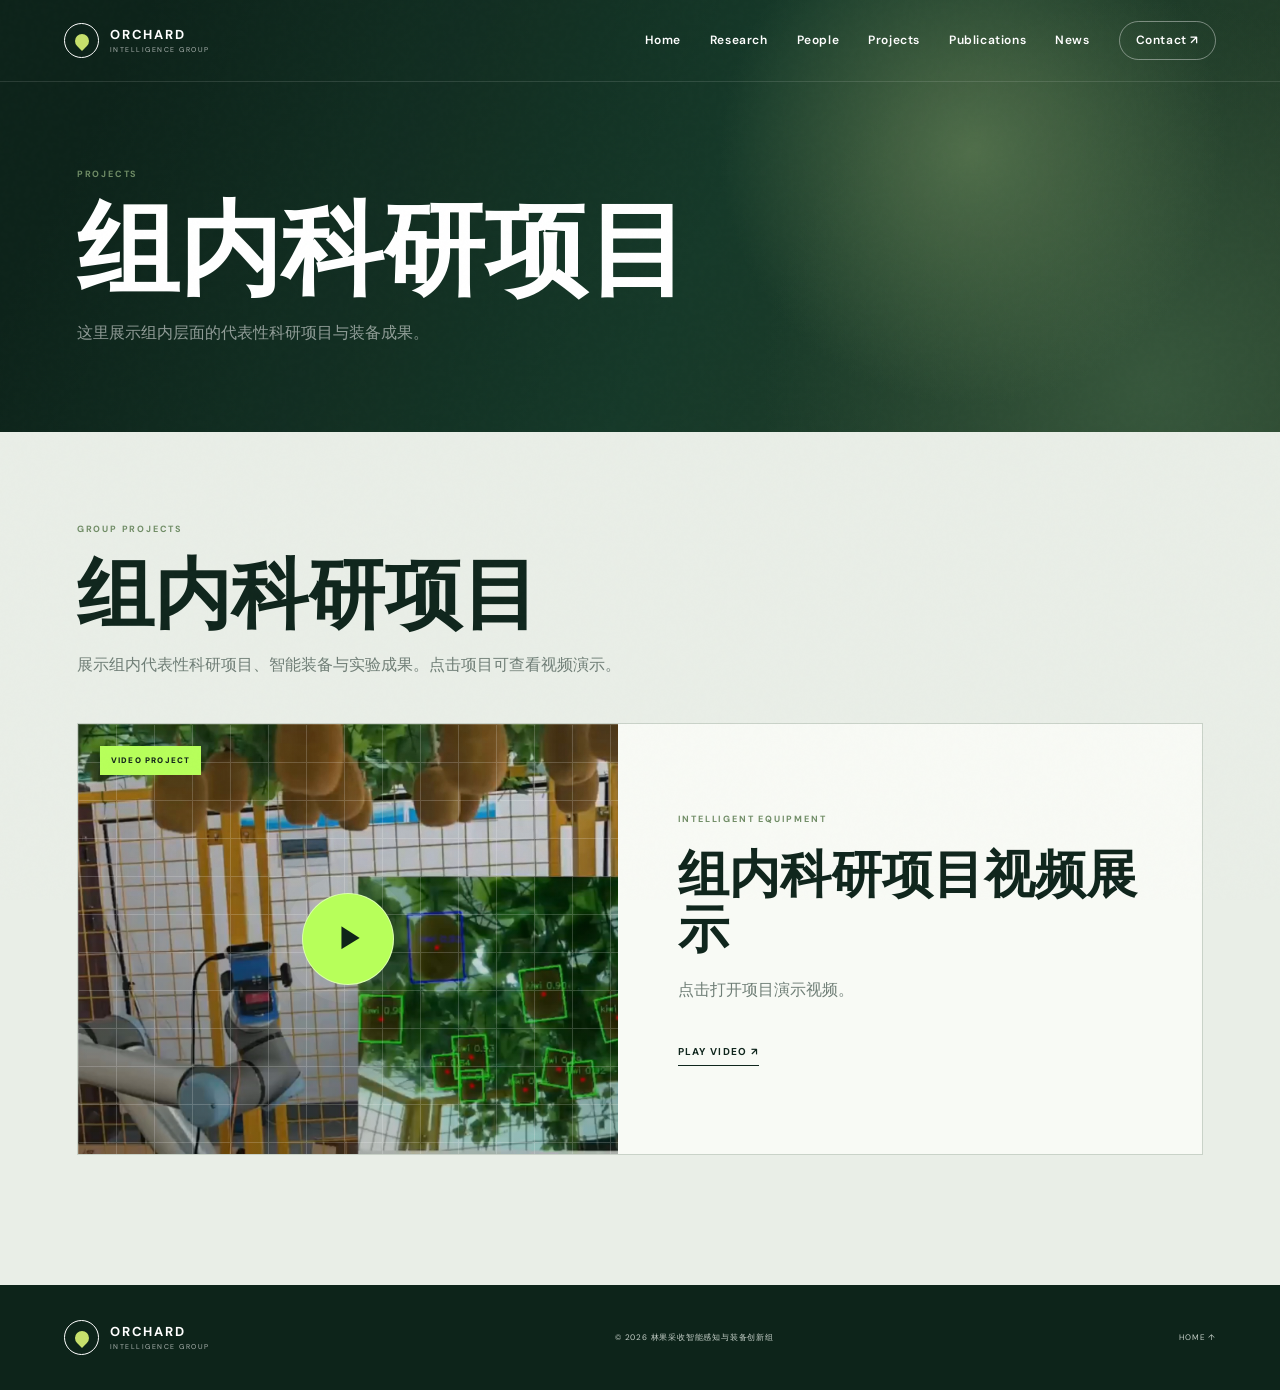
==== projects.html @ 78b017ee "Add files via upload" ====
<!doctype html><html lang="zh-CN"><head><meta charset="utf-8"><meta name="viewport" content="width=device-width,initial-scale=1"><title>Projects | 林果采收智能感知与装备创新组</title><link rel="stylesheet" href="style.css"></head><body><div class="noise"></div>
<header class="nav" id="nav"><a class="brand" href="index.html"><span class="logo"><i></i></span><span><b>ORCHARD</b><small>INTELLIGENCE GROUP</small></span></a><button class="menu" aria-label="菜单">☰</button><nav><a href="index.html">Home</a><a href="research.html">Research</a><a href="people.html">People</a><a href="projects.html">Projects</a><a href="publications.html">Publications</a><a href="news.html">News</a><a class="nav-btn" href="contact.html">Contact ↗</a></nav></header>
<main class="inner-main"><section class="page-hero"><div class="hero-bg"></div><div class="hero-grid"></div><div class="page-hero-content reveal"><p class="kicker">PROJECTS</p><h1>组内科研项目</h1><p>这里展示组内层面的代表性科研项目与装备成果。</p></div></section>

<section class="group-projects-page">
  <div class="group-projects-heading reveal">
    <p class="kicker">GROUP PROJECTS</p>
    <h2>组内科研项目</h2>
    <p>展示组内代表性科研项目、智能装备与实验成果。点击项目可查看视频演示。</p>
  </div>

  <button class="video-project-card reveal" type="button" data-open-video="mht-video">
    <div class="video-project-visual">
      <div class="video-project-grid"></div>
      <div class="video-play-button">▶</div>
      <span class="video-project-badge">VIDEO PROJECT</span>
    </div>
    <div class="video-project-copy">
      <p class="kicker">INTELLIGENT EQUIPMENT</p>
      <h3>组内科研项目视频展示</h3>
      <p>点击打开项目演示视频。</p>
      <b>PLAY VIDEO ↗</b>
    </div>
  </button>
</section>

<div class="video-modal" id="mht-video" aria-hidden="true">
  <div class="video-modal-backdrop" data-close-video></div>
  <div class="video-modal-dialog" role="dialog" aria-modal="true" aria-label="组内科研项目视频">
    <button class="video-modal-close" type="button" data-close-video aria-label="关闭">×</button>
    <div class="video-modal-head">
      <p class="kicker">PROJECT VIDEO</p>
      <h3>组内科研项目视频展示</h3>
    </div>
    <video controls playsinline preload="metadata">
      <source src="assets/videos/videoMHT.mp4" type="video/mp4">
      您的浏览器不支持视频播放。
    </video>
  </div>
</div></main>
<footer><a class="brand" href="index.html"><span class="logo"><i></i></span><span><b>ORCHARD</b><small>INTELLIGENCE GROUP</small></span></a><p>© 2026 林果采收智能感知与装备创新组</p><a href="index.html">HOME ↑</a></footer><script src="main.js"></script></body></html>
---- style.css ----
@import url('https://fonts.googleapis.com/css2?family=DM+Sans:wght@400;500;600;700&display=swap');
:root{--ink:#10261d;--green:#7da45e;--lime:#c7e06c;--cream:#f3f4ec;--paper:#fafbf6;--muted:#6f7e76;--line:#d8ded5}
*{box-sizing:border-box}html{scroll-behavior:smooth}body{margin:0;background:var(--paper);color:var(--ink);font-family:"DM Sans","Noto Sans SC","Microsoft YaHei",sans-serif;line-height:1.65;overflow-x:hidden}a{text-decoration:none;color:inherit}.noise{position:fixed;inset:0;pointer-events:none;z-index:100;opacity:.025;background-image:url("data:image/svg+xml,%3Csvg viewBox='0 0 180 180' xmlns='http://www.w3.org/2000/svg'%3E%3Cfilter id='n'%3E%3CfeTurbulence type='fractalNoise' baseFrequency='.9' numOctaves='4' stitchTiles='stitch'/%3E%3C/filter%3E%3Crect width='100%25' height='100%25' filter='url(%23n)' opacity='.6'/%3E%3C/svg%3E")}
.nav{height:82px;position:fixed;z-index:50;top:0;left:0;right:0;padding:0 5vw;display:flex;align-items:center;justify-content:space-between;color:white;transition:.35s;border-bottom:1px solid #ffffff1f}.nav.scrolled{height:70px;background:#f8faf4e8;color:var(--ink);backdrop-filter:blur(18px);border-color:#d9e0d8}.brand{display:flex;align-items:center;gap:11px}.brand>span:last-child{display:grid;line-height:1.05}.brand b{font-size:13px;letter-spacing:.14em}.brand small{font-size:7px;letter-spacing:.21em;opacity:.65;margin-top:5px}.logo{width:35px;height:35px;border:1px solid currentColor;border-radius:50%;display:grid;place-items:center}.logo i{display:block;width:14px;height:14px;border-radius:50% 50% 50% 0;background:var(--lime);transform:rotate(-45deg)}.nav nav{display:flex;align-items:center;gap:29px;font-size:12px;font-weight:600;letter-spacing:.05em}.nav nav>a{position:relative}.nav nav>a:not(.nav-btn):after{content:"";position:absolute;left:0;right:100%;bottom:-6px;height:1px;background:currentColor;transition:.25s}.nav nav>a:hover:after{right:0}.nav-btn{border:1px solid #ffffff66;border-radius:100px;padding:9px 16px}.scrolled .nav-btn{border-color:#173b2b55}.menu{display:none;border:0;background:none;color:inherit;font-size:24px}
.hero{min-height:780px;height:100vh;position:relative;background:#132d22;color:white;display:grid;grid-template-columns:1.05fr .95fr;align-items:center;padding:110px 7vw 70px;overflow:hidden}.hero-bg{position:absolute;inset:0;background:radial-gradient(circle at 76% 35%,#52704b 0,transparent 25%),radial-gradient(circle at 90% 90%,#38583d 0,transparent 32%),linear-gradient(115deg,#0d231a 10%,#173a2a 55%,#263e29);opacity:.98}.hero-grid{position:absolute;inset:0;background-image:linear-gradient(#fff08 1px,transparent 1px),linear-gradient(90deg,#fff08 1px,transparent 1px);background-size:70px 70px;mask-image:linear-gradient(to right,transparent 15%,black 100%)}.orb{position:absolute;border-radius:50%;filter:blur(1px);border:1px solid #d9f89d22}.o1{width:700px;height:700px;right:-170px;top:-100px;box-shadow:inset 0 0 120px #c9ec8c0a}.o2{width:380px;height:380px;right:10%;bottom:-190px}.hero-content{position:relative;z-index:3;max-width:760px}.status{display:inline-flex;align-items:center;gap:9px;border:1px solid #ffffff2b;border-radius:50px;padding:7px 13px;font-size:9px;letter-spacing:.17em;background:#ffffff08}.status span{width:6px;height:6px;background:var(--lime);border-radius:50%;box-shadow:0 0 12px var(--lime)}.hero h1{font-size:clamp(48px,6.1vw,91px);line-height:1.04;letter-spacing:-.055em;margin:27px 0 26px;font-weight:600}.hero h1 em,.contact h2 em{font-style:normal;color:var(--lime)}.hero-content>p{max-width:630px;color:#d4dfd8;font-size:16px}.hero-actions{display:flex;gap:12px;margin-top:37px}.btn{display:inline-flex;align-items:center;justify-content:space-between;gap:30px;border-radius:100px;padding:13px 15px 13px 22px;font-size:12px;font-weight:700;transition:.25s}.btn b{width:31px;height:31px;border-radius:50%;display:grid;place-items:center;transition:.25s}.btn:hover{transform:translateY(-2px)}.btn:hover b{transform:rotate(45deg)}.primary{background:var(--lime);color:#17301f}.primary b{background:#17301f;color:white}.glass{border:1px solid #ffffff40;background:#ffffff0c}.glass b{border:1px solid #ffffff40}.visual{position:relative;z-index:2;width:min(39vw,570px);height:min(39vw,570px);justify-self:end;border:1px solid #ffffff25;border-radius:50%;background:radial-gradient(circle,#72926433 0 35%,#1a342600 65%);box-shadow:inset 0 0 100px #bde87d0b}.visual:before,.visual:after{content:"";position:absolute;border:1px dashed #ffffff1f;border-radius:50%;inset:9%}.visual:after{inset:23%}.hud{position:absolute;z-index:4;font-size:8px;letter-spacing:.13em;display:flex;gap:12px;background:#0b2119b8;border:1px solid #ffffff1d;padding:8px 11px}.hud b{color:var(--lime)}.hud.top{right:3%;top:16%}.hud.bottom{bottom:11%;left:0}.fruit{position:absolute;width:68px;height:68px;border-radius:48% 52% 53% 47%;background:linear-gradient(145deg,#d9d377,#76975a);box-shadow:inset -15px -12px 25px #37583e55}.fruit i{position:absolute;width:14px;height:24px;border-radius:100% 0;background:#78965e;top:-13px;left:38px;transform:rotate(30deg)}.f1{left:18%;top:30%;transform:scale(.8)}.f2{right:13%;top:42%;transform:scale(1.15)}.f3{left:35%;top:12%;transform:scale(.55)}.target{position:absolute;left:14%;top:26%;width:90px;height:90px;border:1px solid var(--lime)}.target:before,.target:after{content:"";position:absolute;background:var(--lime)}.target:before{width:14px;height:1px;left:37px;top:44px}.target:after{height:14px;width:1px;left:44px;top:37px}.target i{position:absolute;left:96px;top:3px;font-style:normal;font-size:7px;color:var(--lime);width:80px}.scanline{position:absolute;z-index:3;left:8%;right:8%;top:45%;height:1px;background:linear-gradient(90deg,transparent,var(--lime),transparent);box-shadow:0 0 15px var(--lime);animation:scan 4s ease-in-out infinite}.machine{position:absolute;left:39%;bottom:14%;width:150px;height:220px}.body{position:absolute;bottom:0;width:145px;height:88px;border-radius:13px 13px 22px 22px;background:linear-gradient(145deg,#e4e9df,#8da08f);border:3px solid #dfe8dd;color:#1a3728;display:grid;place-items:center;font-size:25px;font-weight:800}.eye{position:absolute;width:52px;height:38px;border-radius:7px;background:#0c2118;left:47px;top:0;border:2px solid #82998b}.eye:after{content:"";position:absolute;width:12px;height:12px;background:var(--lime);border-radius:50%;left:18px;top:11px;box-shadow:0 0 16px var(--lime)}.neck{position:absolute;left:68px;top:37px;width:15px;height:95px;background:#9aac9b}.arm{position:absolute;right:-30px;bottom:55px;width:16px;height:120px;background:#b6c2b5;transform:rotate(-43deg);transform-origin:bottom;border-radius:8px}.scroll{position:absolute;z-index:3;bottom:30px;left:7vw;font-size:8px;letter-spacing:.2em;display:flex;align-items:center;gap:12px;color:#b8c7bd}.scroll i{font-style:normal;border:1px solid #ffffff35;width:28px;height:28px;border-radius:50%;display:grid;place-items:center}@keyframes scan{0%,100%{top:26%}50%{top:72%}}
.intro,.research,.people,.works,.news{padding:115px 7vw}.intro{background:var(--cream)}.kicker{font-size:9px!important;letter-spacing:.2em!important;font-weight:700!important;color:#708d66!important;margin:0 0 20px!important}.intro-row{display:grid;grid-template-columns:1.2fr .8fr;gap:12vw;align-items:end}.intro h2,.section-title h2{font-size:clamp(38px,4.5vw,65px);line-height:1.1;letter-spacing:-.045em;margin:0;font-weight:550}.intro-row>p{color:var(--muted);max-width:520px}.research{background:#f8faf5}.section-title{display:flex;justify-content:space-between;align-items:end;margin-bottom:55px}.section-title span{font-size:9px;letter-spacing:.15em;color:#87958d}.research-grid{display:grid;grid-template-columns:1fr 1fr;gap:16px}.research-card{min-height:460px;position:relative;overflow:hidden;background:#1a382a;color:white;display:flex;align-items:flex-end}.research-card:after{content:"";position:absolute;inset:0;background:linear-gradient(transparent 20%,#0d241c 100%);z-index:1}.card-art{position:absolute;inset:0;transition:.6s}.research-card:hover .card-art{transform:scale(1.04)}.r1 .card-art{background:radial-gradient(circle at 60% 35%,#7d9b62 0 18%,transparent 19%),linear-gradient(135deg,#56724d,#233e2c)}.rings{position:absolute;width:360px;height:360px;border:1px solid #dff3a833;border-radius:50%;right:5%;top:0}.rings:after{content:"";position:absolute;inset:18%;border:1px dashed #dff3a855;border-radius:50%}.apple{position:absolute;width:110px;height:105px;background:#c7c16a;border-radius:48%;right:28%;top:23%;box-shadow:inset -20px -15px 30px #48604266}.r2 .card-art{background:linear-gradient(135deg,#1d3c30,#5d7959)}.vision-box{position:absolute;width:240px;height:170px;border:2px solid #cde96d;left:30%;top:22%;box-shadow:0 0 50px #cde96d18}.vision-box:before{content:"OBJECT 98.6%";position:absolute;top:-22px;font-size:8px;color:#d9ee90}.dots{position:absolute;inset:0;background-image:radial-gradient(#d9ef9b55 1px,transparent 1px);background-size:22px 22px;mask-image:radial-gradient(circle at 55% 45%,black,transparent 55%)}.r3 .card-art{background:radial-gradient(circle at 50% 35%,#77936a,#203a2c 60%)}.bot{position:absolute;width:180px;height:200px;border:2px solid #cdd8cc;border-radius:20px;left:38%;top:20%;background:#9baa9b33}.bot:before{content:"";position:absolute;width:75px;height:50px;border-radius:10px;background:#142b20;left:50px;top:-40px}.bot i{position:absolute;width:16px;height:16px;border-radius:50%;background:var(--lime);left:79px;top:-23px;box-shadow:0 0 18px var(--lime)}.r4 .card-art{background:linear-gradient(145deg,#56744d,#183426)}.gear{position:absolute;font-size:250px;line-height:1;color:#d9e8cf22;right:13%;top:12%;animation:rotate 18s linear infinite}@keyframes rotate{to{transform:rotate(360deg)}}.card-copy{position:relative;z-index:2;padding:36px;width:100%}.card-copy small,.work-copy small{font-size:8px;letter-spacing:.16em;color:#bdd29f}.card-copy h3{font-size:29px;margin:8px 0 6px}.card-copy p{margin:0;color:#c6d1c9;font-size:13px}.card-copy a{position:absolute;right:35px;bottom:38px;font-size:10px}.card-copy a b{display:inline-grid;place-items:center;margin-left:7px;border:1px solid #ffffff50;border-radius:50%;width:28px;height:28px}
.people{background:#e9eee7}.person-card{display:grid;grid-template-columns:.9fr 1.1fr;background:#f9faf6;min-height:570px}.portrait{position:relative;min-height:570px;overflow:hidden;background:#cad7c5}.portrait img{width:100%;height:100%;object-fit:cover;position:absolute;z-index:2}.portrait-bg{position:absolute;inset:0;display:grid;place-items:center;background:linear-gradient(145deg,#dbe5d6,#9eb197)}.portrait-bg strong{font-family:serif;font-size:190px;font-weight:400;color:#6f8a6d;z-index:1}.portrait-bg small{position:absolute;bottom:30px;right:30px;text-align:right;font-size:7px;letter-spacing:.16em;color:#5f755f}.portrait-ring{position:absolute;width:430px;height:430px;border-radius:50%;border:1px solid #f8fff060}.portrait-ring:after{content:"";position:absolute;inset:15%;border:1px dashed #f8fff080;border-radius:50%}.portrait-label{position:absolute;z-index:3;left:25px;top:25px;background:#173427;color:white;font-size:7px;letter-spacing:.16em;padding:7px 10px}.person-copy{padding:70px;align-self:center}.person-copy h3{font-size:55px;line-height:1;margin:0}.person-copy .en{font-family:serif;font-size:19px;font-style:italic;color:#78877e;margin:12px 0}.line{height:1px;background:#d4dbd3;margin:32px 0}.bio{color:#65736b;max-width:580px}.bio strong{color:#173427}.chips{display:flex;flex-wrap:wrap;gap:7px;margin:28px 0}.chips span{border:1px solid #cad4ca;border-radius:50px;padding:7px 12px;font-size:8px;letter-spacing:.08em}.text-link{font-size:10px;font-weight:700;border-bottom:1px solid #173427;padding-bottom:4px}.add-member{border:1px dashed #aab7ab;margin-top:18px;display:flex;gap:20px;align-items:center;padding:22px 28px;color:#637269}.add-member>span{font-size:30px}.add-member b{font-size:12px}.add-member p{font-size:10px;margin:2px 0}.works{background:#122d21;color:white}.works .section-title .kicker{color:#9db789!important}.works .section-title span{color:#82948a}.work{display:grid;grid-template-columns:1.2fr .8fr;gap:7vw;align-items:center;padding:60px 0;border-top:1px solid #ffffff18}.work.reverse{grid-template-columns:.8fr 1.2fr}.work.reverse .work-image{order:2}.work-image{height:500px;position:relative;overflow:hidden}.wi1{background:linear-gradient(#607d56 0 54%,#355238 54%)}.field-lines{position:absolute;inset:55% 0 0;background:repeating-linear-gradient(165deg,transparent 0 35px,#a8bd7b22 36px 38px)}.harvester{position:absolute;width:260px;height:160px;left:31%;bottom:17%;background:#c9d2c3;border-radius:20px 20px 10px 10px;box-shadow:0 15px 25px #10291d55}.harvester:before,.harvester:after{content:"";position:absolute;width:65px;height:65px;border:13px solid #172d22;border-radius:50%;bottom:-35px}.harvester:before{left:20px}.harvester:after{right:20px}.harvester i{position:absolute;width:70px;height:50px;background:#183226;left:40px;top:25px}.harvester b{position:absolute;width:16px;height:190px;background:#aebaa9;right:-25px;top:-100px;transform:rotate(35deg);transform-origin:bottom}.crosshair{position:absolute;right:20%;top:25%;font-size:80px;font-weight:100;color:var(--lime)}.badge{position:absolute;z-index:3;left:18px;top:18px;background:#0c231a;color:white;padding:7px 10px;font-size:7px;letter-spacing:.15em}.wi2{background:radial-gradient(circle at 50% 50%,#718d60,#1e3b2c)}.camera-ui{position:absolute;inset:15%;border:1px solid #d5ed8a77}.camera-ui:before,.camera-ui:after{content:"";position:absolute;left:50%;top:50%;background:var(--lime)}.camera-ui:before{width:40px;height:1px;margin-left:-20px}.camera-ui:after{height:40px;width:1px;margin-top:-20px}.camera-ui b{position:absolute;right:8px;top:8px;font-size:8px;color:var(--lime)}.detect{position:absolute;border:2px solid var(--lime);width:70px;height:70px}.d1{left:28%;top:32%}.d2{right:25%;top:44%;width:95px;height:95px}.d3{left:44%;bottom:18%;width:55px;height:55px}.work-copy h3{font-size:clamp(38px,4vw,58px);line-height:1.08;letter-spacing:-.04em;margin:14px 0 22px}.work-copy>p{color:#aebdb4;max-width:500px}.work-links{display:flex;gap:9px;margin-top:30px}.work-links a{border:1px solid #ffffff30;border-radius:50px;padding:8px 13px;font-size:9px;transition:.2s}.work-links a:hover{background:var(--lime);color:#17301f;border-color:var(--lime)}
.news{background:#f6f7f2}.news-list{border-top:1px solid var(--line)}.news-list article{display:grid;grid-template-columns:130px 100px 1fr 35px;align-items:center;gap:25px;padding:25px 0;border-bottom:1px solid var(--line);transition:.2s}.news-list article:hover{padding-left:12px}.news-list time{font-family:serif;font-size:18px}.news-tag{font-size:7px;letter-spacing:.14em;border:1px solid #bcc9bc;border-radius:50px;padding:5px 9px;text-align:center}.news-list h3{font-size:15px;font-weight:500}.news-list a{width:30px;height:30px;border:1px solid #bcc9bc;border-radius:50%;display:grid;place-items:center;font-size:10px}.contact{position:relative;overflow:hidden;text-align:center;padding:130px 7vw 50px;background:#d6e788;color:#17301f}.contact-glow{position:absolute;width:700px;height:700px;border:1px solid #ffffff80;border-radius:50%;left:50%;top:-350px;transform:translateX(-50%);box-shadow:0 0 150px #fff4}.contact .kicker{color:#3f5d3b!important}.contact h2{font-size:clamp(55px,7vw,100px);line-height:.98;letter-spacing:-.06em;margin:0;position:relative}.contact h2 em{color:#41633f}.contact>p:not(.kicker){max-width:600px;margin:30px auto;color:#456044}.light{background:#173427;color:white;position:relative}.light b{background:var(--lime);color:#173427}.contact-meta{display:flex;justify-content:space-between;border-top:1px solid #47644855;margin-top:100px;padding-top:20px;font-size:8px;letter-spacing:.1em}footer{background:#0d241a;color:#c7d1ca;display:flex;align-items:center;justify-content:space-between;padding:35px 5vw;font-size:8px;letter-spacing:.1em}footer .brand{color:white}.reveal{opacity:0;transform:translateY(25px);transition:opacity .75s ease,transform .75s ease}.reveal.visible{opacity:1;transform:none}
@media(max-width:900px){.nav nav{display:none;position:absolute;top:70px;left:0;right:0;background:#10291ff5;padding:28px 5vw;flex-direction:column;align-items:flex-start}.nav.scrolled nav{background:#f7f9f3f8}.nav nav.open{display:flex}.menu{display:block}.hero{height:auto;min-height:900px;grid-template-columns:1fr;padding-top:140px}.visual{width:480px;height:480px;max-width:90vw;max-height:90vw;justify-self:center;margin-top:35px}.intro-row,.person-card,.work,.work.reverse{grid-template-columns:1fr}.research-grid{grid-template-columns:1fr}.person-copy{padding:45px}.work.reverse .work-image{order:0}.work-image{height:400px}.contact-meta{gap:20px;flex-wrap:wrap}}@media(max-width:600px){.nav{padding:0 22px}.hero,.intro,.research,.people,.works,.news{padding-left:22px;padding-right:22px}.hero{min-height:830px}.hero h1{font-size:48px}.hero-actions{flex-direction:column;align-items:flex-start}.visual{width:330px;height:330px}.machine{transform:scale(.72);left:29%;bottom:7%}.fruit{transform:scale(.6)!important}.research-card{min-height:390px}.section-title{align-items:flex-start}.section-title h2{font-size:42px}.portrait{min-height:420px}.person-card{min-height:0}.person-copy{padding:35px 25px}.person-copy h3{font-size:45px}.work-image{height:310px}.harvester{transform:scale(.65);left:12%}.news-list article{grid-template-columns:80px 1fr 30px;gap:10px}.news-tag{display:none}.news-list h3{font-size:12px}.contact{padding-left:22px;padding-right:22px}.contact-meta{display:grid;text-align:left;margin-top:70px}footer{gap:25px;flex-wrap:wrap}}

/* ===== Academic profile ===== */
.profile-section{padding:120px 6vw;background:linear-gradient(180deg,#07110e 0%,#0a1712 100%);position:relative}
.profile-stats{display:grid;grid-template-columns:repeat(4,1fr);border:1px solid rgba(255,255,255,.12);margin:36px 0 28px;background:rgba(255,255,255,.025)}
.profile-stats>div{padding:28px;border-right:1px solid rgba(255,255,255,.1)}
.profile-stats>div:last-child{border-right:0}
.profile-stats strong{display:block;font-size:clamp(30px,4vw,58px);line-height:1;color:#b7ff5a}
.profile-stats span{display:block;margin-top:9px;font-size:12px;letter-spacing:.14em;color:rgba(255,255,255,.55);text-transform:uppercase}
.profile-grid{display:grid;grid-template-columns:1.25fr .75fr;gap:20px;margin-bottom:20px}
.profile-panel,.profile-block{border:1px solid rgba(255,255,255,.12);background:rgba(255,255,255,.03);padding:34px}
.profile-panel h3,.profile-block h3{font-size:clamp(24px,3vw,38px);margin:7px 0 18px}
.profile-panel p,.profile-panel li,.profile-block p{color:rgba(255,255,255,.7);line-height:1.8}
.profile-panel ul{list-style:none;padding:0;margin:0}
.profile-panel li{padding:9px 0;border-bottom:1px solid rgba(255,255,255,.07)}
.profile-line{height:1px;background:rgba(255,255,255,.1);margin:26px 0}
.focus-list li{font-size:18px}
.profile-block{margin-top:20px}
.profile-block-head{display:flex;align-items:flex-end;justify-content:space-between;gap:20px;margin-bottom:24px}
.profile-block-head span{font-size:11px;letter-spacing:.16em;color:rgba(255,255,255,.4)}
.project-list>div{display:grid;grid-template-columns:1.4fr .8fr .35fr;gap:20px;padding:18px 0;border-top:1px solid rgba(255,255,255,.1);align-items:center}
.project-list b{font-size:16px}
.project-list span,.project-list small{color:rgba(255,255,255,.55)}
.publication-list{margin:0;padding-left:24px}
.publication-list li{padding:18px 10px;border-top:1px solid rgba(255,255,255,.1);color:#b7ff5a}
.publication-list b{display:block;color:#fff;font-size:16px;line-height:1.55;margin-bottom:6px}
.publication-list span{color:rgba(255,255,255,.58);line-height:1.5}
.award-list>div{display:grid;grid-template-columns:100px 1fr;gap:20px;padding:17px 0;border-top:1px solid rgba(255,255,255,.1)}
.award-list time{color:#b7ff5a;font-weight:700}
.award-list p{margin:0}
.profile-actions{display:flex;gap:24px;flex-wrap:wrap}
.portrait img{display:block;width:100%;height:100%;object-fit:cover;position:relative;z-index:2}
@media(max-width:900px){
  .profile-stats{grid-template-columns:repeat(2,1fr)}
  .profile-stats>div:nth-child(2){border-right:0}
  .profile-grid{grid-template-columns:1fr}
  .project-list>div{grid-template-columns:1fr}
}
@media(max-width:560px){
  .profile-section{padding:80px 20px}
  .profile-stats{grid-template-columns:1fr 1fr}
  .profile-panel,.profile-block{padding:22px}
  .profile-block-head{align-items:flex-start;flex-direction:column}
}


/* ===== V3 MULTI-PAGE ===== */
.inner-main{min-height:80vh}.page-hero{min-height:48vh;display:flex;align-items:flex-end;position:relative;overflow:hidden;padding:150px 6vw 70px;background:#132d22;color:#fff}
.page-hero-content{position:relative;z-index:2;max-width:900px}.page-hero h1{font-size:clamp(48px,8vw,105px);line-height:.95;margin:12px 0 20px}.page-hero-content>p:last-child{color:#ffffff88}
.page-section{padding:80px 6vw 120px}.home-links{padding:90px 6vw;display:grid;grid-template-columns:repeat(2,1fr);gap:1px;background:#cfd7cc}
.portal-card{background:#f8faf5;padding:46px;min-height:280px;transition:.3s}.portal-card:hover{background:#eaf1e4;transform:translateY(-3px)}.portal-card small,.portal-card b{color:#638044}.portal-card h2{font-size:clamp(28px,4vw,50px);margin:20px 0}.portal-card p{color:var(--muted);max-width:520px}.portal-card b{display:block;margin-top:30px}
.people-list{display:grid;gap:24px;background:#e9eee7}.member-tile{display:grid;grid-template-columns:340px 1fr;gap:55px;padding:28px;background:#f9faf6;color:var(--ink);align-items:center}.member-tile:hover{outline:1px solid #7da45e}.member-photo{aspect-ratio:4/5;overflow:hidden;background:#cad7c5}.member-photo img,.profile-portrait img{width:100%;height:100%;object-fit:cover;display:block}.member-tile h2{font-size:clamp(36px,6vw,72px);margin:8px 0}.member-tile p{color:var(--muted)}.member-tile b{color:#638044}
.profile-detail{padding-top:70px}.profile-intro{display:grid;grid-template-columns:360px 1fr;gap:60px;align-items:center;margin-bottom:50px}.profile-portrait{aspect-ratio:4/5;overflow:hidden;border:1px solid #ffffff26;background:#183426}.profile-intro h2{font-size:clamp(46px,7vw,88px);margin:5px 0}.profile-intro>div:last-child>p{max-width:820px;line-height:1.9;color:#ffffffad}.profile-jumps{display:flex;gap:15px;margin-top:30px}.profile-jumps a{padding:18px 24px;border:1px solid #ffffff26;color:#b7ff5a}
.contact-page{min-height:60vh}.profile-section.page-section{padding-top:80px}
@media(max-width:900px){.home-links{grid-template-columns:1fr}.member-tile,.profile-intro{grid-template-columns:1fr}.member-photo,.profile-portrait{max-width:420px}}
@media(max-width:600px){.page-hero{padding:130px 20px 55px;min-height:40vh}.page-section,.home-links{padding-left:20px;padding-right:20px}.portal-card{padding:28px}.member-tile{padding:18px;gap:25px}}


/* ===== V4 TEAM CAROUSEL + PROFILE MODAL ===== */
.team-showcase{padding:90px 6vw 120px;background:#e9eee7}
.team-heading{display:flex;justify-content:space-between;gap:50px;align-items:end;margin-bottom:48px}
.team-heading h2{font-size:clamp(38px,5vw,68px);line-height:1.05;margin:0}.team-heading>p{max-width:480px;color:var(--muted)}
.member-carousel{display:grid;grid-template-columns:52px 1fr 52px;gap:20px;align-items:center}.member-slides{min-width:0}
.member-slide{display:none}.member-slide.active{display:block;animation:memberIn .45s ease}.member-open{width:100%;display:grid;grid-template-columns:minmax(280px,42%) 1fr;text-align:left;border:0;padding:0;background:#f9faf6;color:var(--ink);cursor:pointer;font:inherit;min-height:560px}
.member-portrait{position:relative;overflow:hidden;background:#cad7c5;min-height:560px}.member-portrait img{position:absolute;inset:0;width:100%;height:100%;object-fit:cover;z-index:2}.member-portrait>span{position:absolute;z-index:4;left:22px;top:22px;background:#173427;color:#fff;padding:8px 11px;font-size:8px;letter-spacing:.14em}
.member-fallback{position:absolute;inset:0;display:grid;place-items:center;background:linear-gradient(145deg,#dbe5d6,#9eb197)}.member-fallback strong{font-family:serif;font-size:160px;color:#6f8a6d;font-weight:400}.member-fallback small{position:absolute;bottom:25px;right:25px;font-size:8px;letter-spacing:.16em}
.member-summary{padding:65px;align-self:center}.member-summary h2{font-size:clamp(48px,6vw,82px);line-height:1;margin:4px 0}.member-en{font-family:serif;font-style:italic;color:#78877e;font-size:19px}.member-rule{height:1px;background:#d4dbd3;margin:28px 0}.member-summary>p:not(.kicker):not(.member-en){color:#65736b;max-width:650px}.profile-cta{display:inline-flex;gap:14px;margin-top:15px;font-size:10px;letter-spacing:.12em;border-bottom:1px solid #173427;padding-bottom:5px}.profile-cta i{font-style:normal}
.member-arrow{width:52px;height:52px;border-radius:50%;border:1px solid #9eac9f;background:transparent;color:var(--ink);font-size:20px;cursor:pointer}.member-arrow:hover{background:var(--ink);color:#fff}
.member-dots{display:flex;justify-content:center;gap:8px;margin-top:24px}.member-dots button{width:7px;height:7px;border:0;border-radius:50%;background:#aeb9af;padding:0;cursor:pointer}.member-dots button.active{width:28px;border-radius:10px;background:var(--ink)}
.placeholder-card{cursor:default}.member-placeholder .member-summary{opacity:.65}@keyframes memberIn{from{opacity:.2;transform:translateX(20px)}to{opacity:1;transform:none}}
.profile-modal{position:fixed;inset:0;z-index:200;display:none}.profile-modal.open{display:block}.profile-backdrop{position:absolute;inset:0;background:#06100ccc;backdrop-filter:blur(8px)}
.profile-dialog{position:absolute;z-index:2;top:3vh;bottom:3vh;left:50%;transform:translateX(-50%);width:min(1180px,94vw);overflow:auto;background:#091712;color:#fff;border:1px solid #ffffff20;box-shadow:0 30px 100px #0008;padding:55px}
.profile-close{position:sticky;z-index:8;top:0;float:right;width:44px;height:44px;border-radius:50%;border:1px solid #ffffff35;background:#10291f;color:#fff;font-size:26px;cursor:pointer}
.modal-hero{display:grid;grid-template-columns:260px 1fr;gap:45px;align-items:center;margin:10px 0 45px}.modal-photo{aspect-ratio:4/5;position:relative;overflow:hidden;background:#183426}.modal-photo img{position:absolute;z-index:2;width:100%;height:100%;object-fit:cover}.modal-hero h2{font-size:clamp(48px,7vw,86px);line-height:1;margin:6px 0}.modal-hero>div:last-child>p:not(.kicker):not(.member-en){color:#ffffffad;line-height:1.85}.modal-email{color:#b7ff5a;font-size:12px}
.modal-stats{display:grid;grid-template-columns:repeat(4,1fr);border:1px solid #ffffff20;margin-bottom:22px}.modal-stats div{padding:24px;border-right:1px solid #ffffff18}.modal-stats div:last-child{border:0}.modal-stats strong{display:block;color:#b7ff5a;font-size:42px}.modal-stats span{font-size:9px;letter-spacing:.13em;color:#ffffff80}
.modal-grid{display:grid;grid-template-columns:1fr 1fr;gap:18px}.modal-panel,.modal-block{border:1px solid #ffffff1c;background:#ffffff08;padding:30px}.modal-panel h3,.modal-block h3{font-size:28px;margin:5px 0 18px}.modal-panel p,.modal-panel li{color:#ffffffa8;line-height:1.8}.modal-panel ul{padding-left:20px}.modal-line{height:1px;background:#ffffff18;margin:24px 0}
.modal-block{margin-top:18px}.modal-block-head{display:flex;justify-content:space-between;align-items:end}.modal-block-head>span{font-size:9px;letter-spacing:.14em;color:#ffffff66}
.modal-projects>div{display:grid;grid-template-columns:1.4fr .8fr .35fr;gap:18px;padding:16px 0;border-top:1px solid #ffffff18}.modal-projects span,.modal-projects small{color:#ffffff80}
.modal-publications{padding-left:24px}.modal-publications li{padding:16px 8px;border-top:1px solid #ffffff18;color:#b7ff5a}.modal-publications b{display:block;color:#fff;margin-bottom:5px}.modal-publications span{color:#ffffff8f}
.modal-awards>div{display:grid;grid-template-columns:90px 1fr;gap:20px;border-top:1px solid #ffffff18;padding:14px 0}.modal-awards time{color:#b7ff5a;font-weight:700}.modal-awards p{margin:0;color:#ffffffa8}
body.modal-open{overflow:hidden}.empty-team-page{padding:100px 6vw 140px}.empty-team-page h2{font-size:clamp(38px,5vw,70px);margin:0 0 20px}.empty-team-page>p:not(.kicker){max-width:680px;color:var(--muted);margin-bottom:35px}
@media(max-width:800px){.team-heading{display:block}.member-carousel{grid-template-columns:1fr}.member-arrow{display:none}.member-open{grid-template-columns:1fr}.member-portrait{min-height:430px}.member-summary{padding:35px 25px}.modal-hero,.modal-grid{grid-template-columns:1fr}.modal-photo{max-width:280px}.modal-stats{grid-template-columns:1fr 1fr}.modal-projects>div{grid-template-columns:1fr}.profile-dialog{padding:25px}.modal-block-head{align-items:flex-start;flex-direction:column}}


/* ===== V5 GROUP MEMBERS GRID ===== */
.members-section{
  padding:90px 6vw 130px;
  background:#e9eee7;
}
.members-heading{
  max-width:900px;
  margin-bottom:55px;
}
.members-heading h2{
  font-size:clamp(48px,7vw,92px);
  line-height:1;
  margin:8px 0 18px;
}
.members-heading>p:last-child{
  color:var(--muted);
  font-size:16px;
}
.member-group-label{
  margin:0 0 16px;
  font-size:9px;
  font-weight:800;
  letter-spacing:.18em;
  color:#708071;
}
.leader-area{
  margin-bottom:75px;
}
.leader-card{
  width:100%;
  display:grid;
  grid-template-columns:minmax(320px,40%) 1fr;
  padding:0;
  border:1px solid #c7d0c6;
  background:#f8faf5;
  color:var(--ink);
  text-align:left;
  font:inherit;
  cursor:pointer;
  transition:.3s ease;
  overflow:hidden;
}
.leader-card:hover{
  transform:translateY(-4px);
  border-color:#708b5d;
  box-shadow:0 22px 60px #23372818;
}
.leader-photo{
  position:relative;
  min-height:540px;
  background:#cbd8c6;
  overflow:hidden;
}
.leader-photo img{
  position:absolute;
  inset:0;
  z-index:2;
  width:100%;
  height:100%;
  object-fit:cover;
}
.leader-badge{
  position:absolute;
  z-index:4;
  top:22px;
  left:22px;
  padding:9px 13px;
  background:#173427;
  color:#fff;
  font-size:10px;
  letter-spacing:.12em;
}
.leader-info{
  align-self:center;
  padding:65px;
}
.leader-info h3{
  margin:6px 0;
  font-size:clamp(52px,7vw,92px);
  line-height:1;
}
.leader-info>p:not(.kicker):not(.member-en){
  color:#637269;
  font-size:17px;
}
.leader-info>b{
  display:inline-block;
  margin-top:28px;
  padding-bottom:5px;
  border-bottom:1px solid #173427;
  font-size:10px;
  letter-spacing:.12em;
}
.all-members{
  padding-top:10px;
}
.members-grid{
  display:grid;
  grid-template-columns:repeat(4,1fr);
  gap:22px;
}
.member-card{
  border:1px solid #ccd4cb;
  background:#f8faf5;
  overflow:hidden;
  transition:.25s ease;
}
button.member-card{
  width:100%;
  padding:0;
  color:var(--ink);
  text-align:left;
  font:inherit;
  cursor:pointer;
}
button.member-card:hover{
  transform:translateY(-4px);
  border-color:#708b5d;
}
.grid-photo{
  position:relative;
  aspect-ratio:4/5;
  overflow:hidden;
  background:#cad7c5;
}
.grid-photo img{
  position:absolute;
  inset:0;
  z-index:2;
  width:100%;
  height:100%;
  object-fit:cover;
}
.grid-info{
  padding:22px;
}
.grid-info h3{
  margin:0 0 7px;
  font-size:24px;
}
.grid-info p{
  margin:0;
  color:#718077;
  font-size:13px;
}
.member-card-placeholder{
  opacity:.55;
}
.member-card-placeholder .member-fallback strong{
  font-size:80px;
}
@media(max-width:1050px){
  .members-grid{grid-template-columns:repeat(3,1fr)}
}
@media(max-width:800px){
  .leader-card{grid-template-columns:1fr}
  .leader-photo{min-height:480px}
  .leader-info{padding:36px 28px}
  .members-grid{grid-template-columns:repeat(2,1fr)}
}
@media(max-width:520px){
  .members-section{padding:70px 20px 100px}
  .members-grid{grid-template-columns:1fr 1fr;gap:12px}
  .grid-info{padding:15px}
  .grid-info h3{font-size:19px}
  .grid-info p{font-size:11px}
  .leader-photo{min-height:420px}
}


/* ===== V6: group projects video + perception image ===== */

/* Research / 农业智能感知：使用 assets/images/works/1.png */
.research-card.perception-photo .card-art{
  position:relative;
  background:
    linear-gradient(180deg,rgba(8,24,17,.10),rgba(8,24,17,.58)),
    url("assets/images/works/1.png") center/cover no-repeat;
}
.research-card.perception-photo .card-art .vision-box,
.research-card.perception-photo .card-art .dots{
  position:relative;
  z-index:2;
}
.research-card.perception-photo .card-art::after{
  content:"SMART PERCEPTION";
  position:absolute;
  left:20px;
  bottom:18px;
  z-index:3;
  padding:7px 10px;
  background:#0b1f17cc;
  color:#fff;
  font-size:8px;
  font-weight:800;
  letter-spacing:.16em;
}

/* 组内科研项目视频卡片 */
.group-projects-page{
  padding:90px 6vw 130px;
  background:#e9eee7;
}
.group-projects-heading{
  max-width:900px;
  margin-bottom:45px;
}
.group-projects-heading h2{
  margin:8px 0 18px;
  font-size:clamp(44px,6vw,82px);
  line-height:1;
}
.group-projects-heading>p:last-child{
  color:var(--muted);
}
.video-project-card{
  width:100%;
  display:grid;
  grid-template-columns:minmax(320px,48%) 1fr;
  padding:0;
  overflow:hidden;
  border:1px solid #c9d2c8;
  background:#f8faf5;
  color:var(--ink);
  text-align:left;
  font:inherit;
  cursor:pointer;
  transition:.3s ease;
}
.video-project-card:hover{
  transform:translateY(-4px);
  border-color:#718b60;
  box-shadow:0 22px 60px #24372918;
}
.video-project-visual{
  position:relative;
  min-height:430px;
  overflow:hidden;
  background:
    radial-gradient(circle at 65% 35%,#8eaa72 0 2%,transparent 3%),
    linear-gradient(145deg,#17382a,#091b14);
}
.video-project-grid{
  position:absolute;
  inset:0;
  opacity:.18;
  background-image:
    linear-gradient(#fff 1px,transparent 1px),
    linear-gradient(90deg,#fff 1px,transparent 1px);
  background-size:38px 38px;
}
.video-play-button{
  position:absolute;
  left:50%;
  top:50%;
  transform:translate(-50%,-50%);
  display:grid;
  place-items:center;
  width:92px;
  height:92px;
  padding-left:6px;
  border:1px solid #ffffff80;
  border-radius:50%;
  background:#b7ff5a;
  color:#102419;
  font-size:28px;
  box-shadow:0 0 0 18px #ffffff0d;
  transition:.25s;
}
.video-project-card:hover .video-play-button{
  transform:translate(-50%,-50%) scale(1.08);
}
.video-project-badge{
  position:absolute;
  left:22px;
  top:22px;
  padding:8px 11px;
  background:#b7ff5a;
  color:#13261b;
  font-size:8px;
  font-weight:900;
  letter-spacing:.15em;
}
.video-project-copy{
  align-self:center;
  padding:60px;
}
.video-project-copy h3{
  margin:7px 0 20px;
  font-size:clamp(32px,4vw,56px);
  line-height:1.08;
}
.video-project-copy>p:not(.kicker){
  color:var(--muted);
}
.video-project-copy>b{
  display:inline-block;
  margin-top:24px;
  padding-bottom:5px;
  border-bottom:1px solid var(--ink);
  font-size:10px;
  letter-spacing:.13em;
}

/* 视频弹窗 */
.video-modal{
  position:fixed;
  inset:0;
  z-index:260;
  display:none;
}
.video-modal.open{display:block}
.video-modal-backdrop{
  position:absolute;
  inset:0;
  background:#020907dc;
  backdrop-filter:blur(8px);
}
.video-modal-dialog{
  position:absolute;
  left:50%;
  top:50%;
  transform:translate(-50%,-50%);
  width:min(1000px,92vw);
  padding:28px;
  border:1px solid #ffffff25;
  background:#081711;
  color:#fff;
  box-shadow:0 30px 100px #000a;
}
.video-modal-head h3{
  margin:5px 0 20px;
  font-size:clamp(26px,4vw,44px);
}
.video-modal-dialog video{
  display:block;
  width:100%;
  max-height:72vh;
  background:#000;
}
.video-modal-close{
  position:absolute;
  right:18px;
  top:18px;
  z-index:3;
  width:42px;
  height:42px;
  border:1px solid #ffffff35;
  border-radius:50%;
  background:#10291f;
  color:#fff;
  font-size:25px;
  cursor:pointer;
}
body.video-modal-open{overflow:hidden}

@media(max-width:760px){
  .group-projects-page{padding:70px 20px 100px}
  .video-project-card{grid-template-columns:1fr}
  .video-project-visual{min-height:320px}
  .video-project-copy{padding:32px 25px}
  .video-modal-dialog{padding:18px}
}


/* ===== V7: original Research image fills the entire square ===== */
.research-card.perception-photo .card-art{
  position:absolute !important;
  inset:0 !important;
  width:100% !important;
  height:100% !important;
  min-height:0 !important;
  background-image:url("assets/images/works/1.png") !important;
  background-position:center center !important;
  background-size:cover !important;
  background-repeat:no-repeat !important;
}
.research-card.perception-photo .card-art::after{
  display:none !important;
}
/* Keep the existing text/content unchanged, but make sure it stays above the full-card photo. */
.research-card.perception-photo .card-copy{
  position:relative;
  z-index:5;
}


/* ===== V7: project video first-frame cover ===== */
.video-project-visual{
  background-image:
    linear-gradient(180deg,rgba(5,20,14,.08),rgba(5,20,14,.32)),
    url("assets/images/works/videoMHT-cover.jpg") !important;
  background-size:cover !important;
  background-position:center center !important;
  background-repeat:no-repeat !important;
}


/* ===== V8 final media overrides ===== */
.research-card.perception-photo{
  position:relative;
  overflow:hidden;
}
.research-card.perception-photo .card-art{
  position:absolute !important;
  inset:0 !important;
  width:100% !important;
  height:100% !important;
  min-height:100% !important;
  background:url("assets/images/works/1.png") center center / cover no-repeat !important;
}
.research-card.perception-photo .card-art::after{
  display:none !important;
}
.research-card.perception-photo .card-copy{
  position:relative;
  z-index:5;
}
.video-project-visual{
  background:
    linear-gradient(180deg,rgba(5,20,14,.05),rgba(5,20,14,.28)),
    url("assets/images/works/videoMHT-cover.jpg") center center / cover no-repeat !important;
}


/* Final override: Research 02 / PERCEPTION uses the original image as the untouched background */
.research-card.perception-photo .card-art{
  background: url("assets/images/works/1.png") center center / cover no-repeat;
}
.research-card.perception-photo .card-art::after{
  content:none;
}
.research-card.perception-photo.research-card::after{
  content:none;
}
.research-card.perception-photo .vision-box,
.research-card.perception-photo .dots{
  display:none;
}
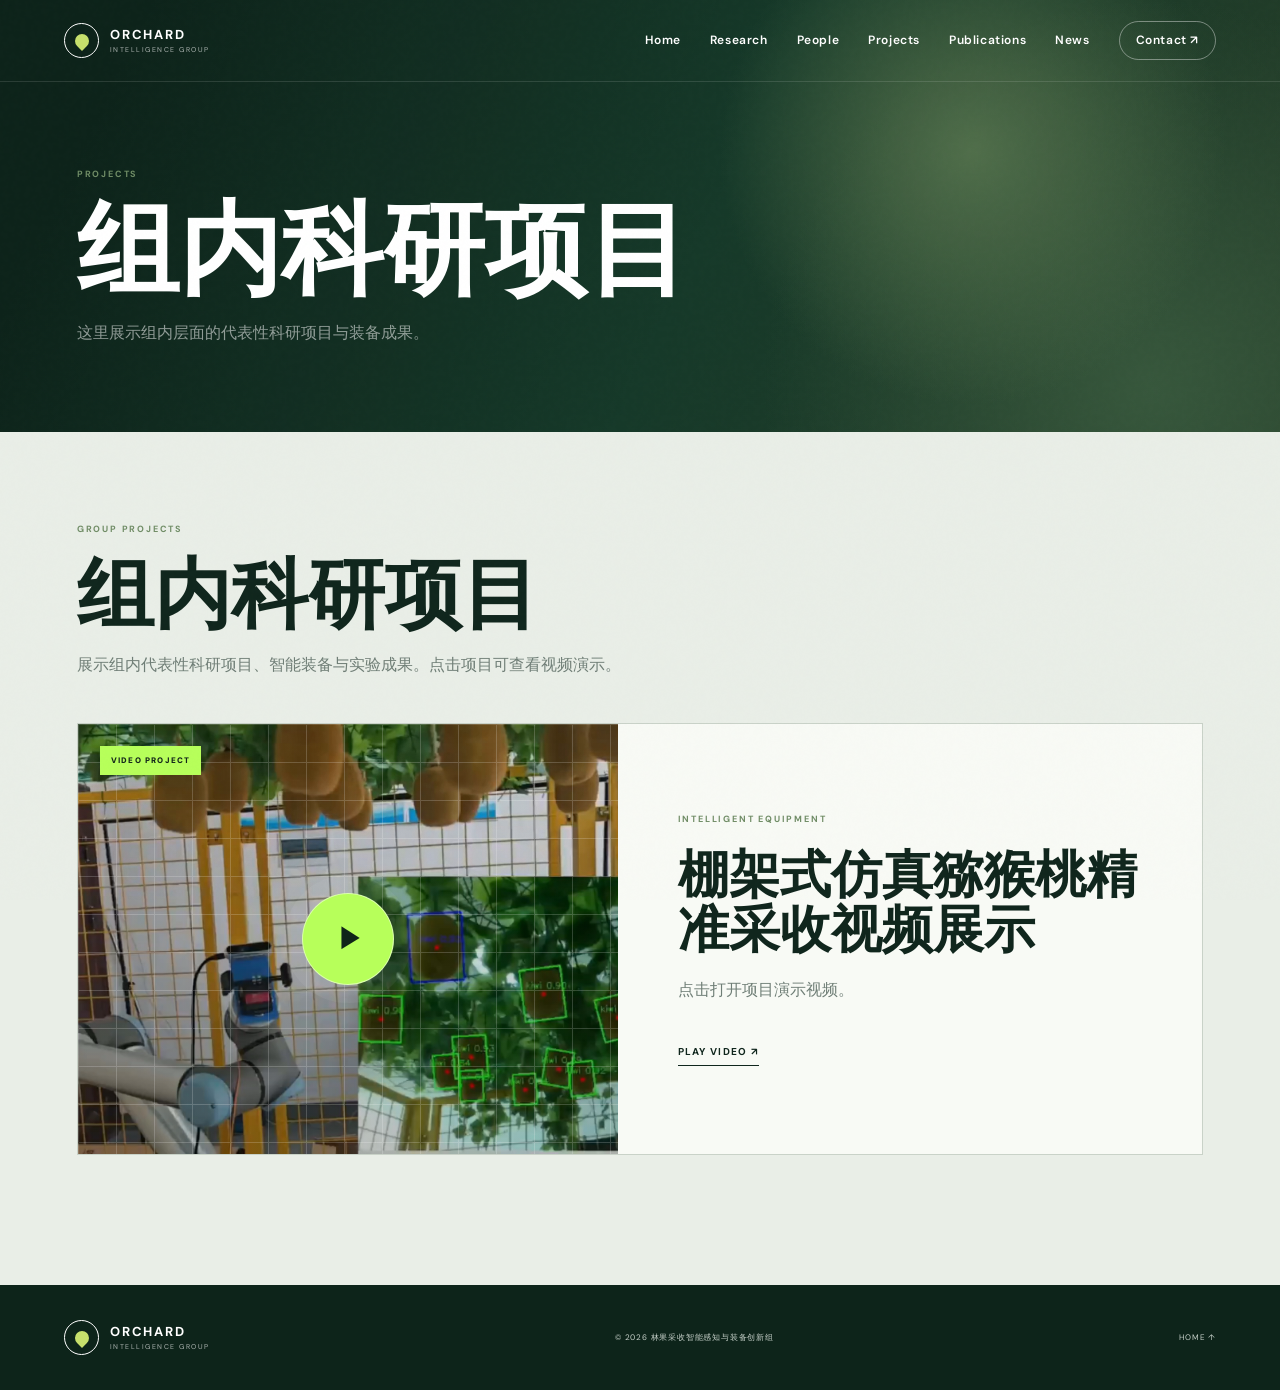
==== commit 21a507ce: "Update projects.html" ====
--- a/projects.html
+++ b/projects.html
@@ -17,7 +17,7 @@
     </div>
     <div class="video-project-copy">
       <p class="kicker">INTELLIGENT EQUIPMENT</p>
-      <h3>组内科研项目视频展示</h3>
+      <h3>棚架式仿真猕猴桃精准采收视频展示</h3>
       <p>点击打开项目演示视频。</p>
       <b>PLAY VIDEO ↗</b>
     </div>
@@ -30,7 +30,7 @@
     <button class="video-modal-close" type="button" data-close-video aria-label="关闭">×</button>
     <div class="video-modal-head">
       <p class="kicker">PROJECT VIDEO</p>
-      <h3>组内科研项目视频展示</h3>
+      <h3>棚架式仿真猕猴桃精准采收视频</h3>
     </div>
     <video controls playsinline preload="metadata">
       <source src="assets/videos/videoMHT.mp4" type="video/mp4">
@@ -38,4 +38,4 @@
     </video>
   </div>
 </div></main>
-<footer><a class="brand" href="index.html"><span class="logo"><i></i></span><span><b>ORCHARD</b><small>INTELLIGENCE GROUP</small></span></a><p>© 2026 林果采收智能感知与装备创新组</p><a href="index.html">HOME ↑</a></footer><script src="main.js"></script></body></html>+<footer><a class="brand" href="index.html"><span class="logo"><i></i></span><span><b>ORCHARD</b><small>INTELLIGENCE GROUP</small></span></a><p>© 2026 林果采收智能感知与装备创新组</p><a href="index.html">HOME ↑</a></footer><script src="main.js"></script></body></html>
